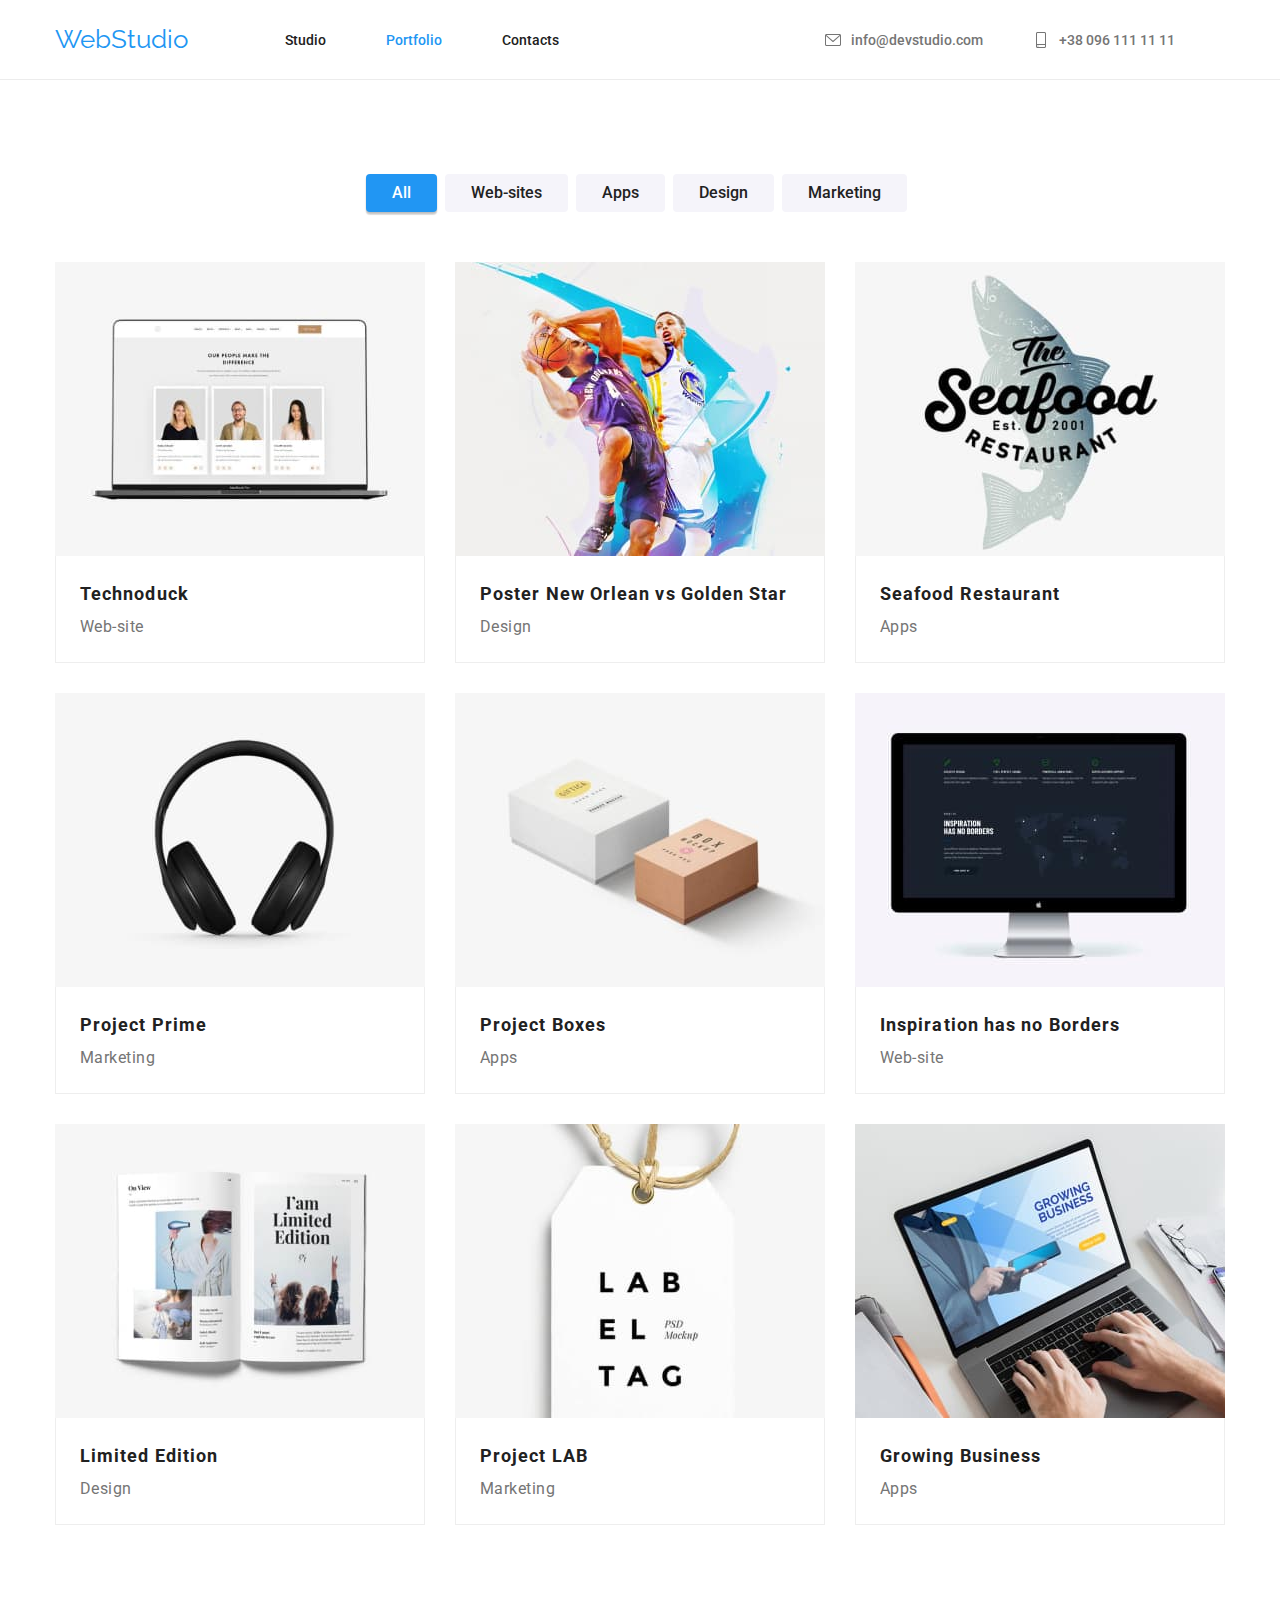
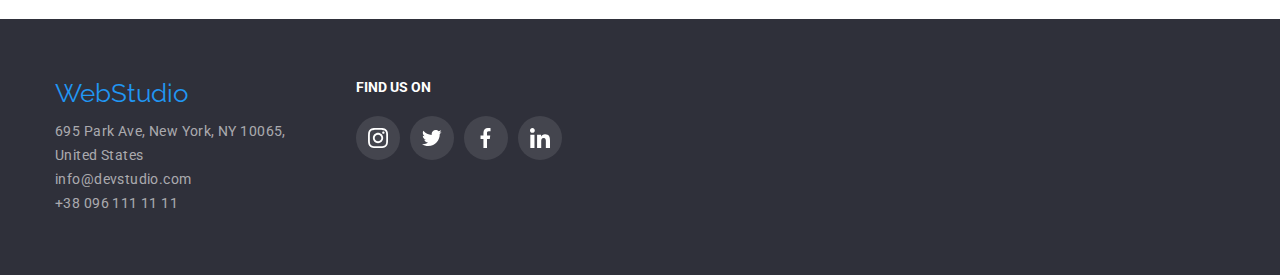
==== portfolio.html @ f1479af4 "HW#4" ====
<!DOCTYPE html>
<html lang="en">
  <head>
    <meta charset="UTF-8" />
    <meta
      name="description"
      content="This is the portfolio page for the website of WebStudio"
    />
    <meta
      name="keywords"
      content="WebStudio, Website, Developers, Create, Solutions, Web solutions, technology, Portfolio"
    />
    <meta name="viewport" content="width=device-width, initial-scale=1.0" />
    <link
      rel="stylesheet"
      href="https://cdnjs.cloudflare.com/ajax/libs/modern-normalize/1.0.0/modern-normalize.min.css"
    />
    <link href="css/style.css" rel="stylesheet" />
    <link rel="preconnect" href="https://fonts.googleapis.com" />
    <link rel="preconnect" href="https://fonts.gstatic.com" crossorigin />
    <link
      href="https://fonts.googleapis.com/css2?family=Raleway:wght@700&family=Roboto:wght@400;500;900&display=swap"
      rel="stylesheet"
    />
    <title>Portfolio - WebStudio</title>
  </head>

  <body>
    <header class="header-line">
      <div class="header container">
        <nav class="navbar">
          <a href="index.html" class="logo link">WebStudio</a>
          <ul class="nav-list list">
            <li class="nav-list-items">
              <a href="index.html" class="nav-items link">Studio</a>
            </li>
            <li class="nav-list-items">
              <a href="portfolio.html" class="nav-items current-link link">Portfolio</a>
            </li>
            <li class="nav-list-items">
              <a href="#" class="nav-items link">Contacts</a>
            </li>
          </ul>
        </nav>
        <ul class="navbar-contacts list">
          <li class="navbar-contacts-items">
            <a
              href="mailto:info@devstudio.com"
              class="contact-information link"
            >
              <svg class="svg-nav-styling" width="16" height="16">
                <use href="./images/icons.svg#icon-envelope"></use>
              </svg>
              info@devstudio.com
            </a>
          </li>
          <li class="navbar-contacts-items">
            <a href="tel:+380961111111" class="contact-information link">
              <svg class="svg-nav-styling" width="16" height="16">
                <use href="./images/icons.svg#icon-smartphone"></use>
              </svg>
              +38 096 111 11 11</a
            >
          </li>
        </ul>
      </div>
    </header>
    <main>
      <section class="section">
        <div class="container">
          <ul class="filter-menu list">
            <li class="filter-menu-items">
              <button type="button" class="filter-current filter-menu-buttons">
                All
              </button>
            </li>
            <li class="filter-menu-items">
              <button type="button" class="filter-menu-buttons">
                Web-sites
              </button>
            </li>
            <li class="filter-menu-items">
              <button type="button" class="filter-menu-buttons">Apps</button>
            </li>
            <li class="filter-menu-items">
              <button type="button" class="filter-menu-buttons">Design</button>
            </li>
            <li class="filter-menu-items">
              <button type="button" class="filter-menu-buttons">
                Marketing
              </button>
            </li>
          </ul>

          <ul class="portfolio-showcase-pictures list">
            <li class="project-card">
              <a href="#" class="project-card-link link">
              <img
                src="./images/portfolio-images/imgportfolio-technoduck.jpg"
                width="370"
                height="294"
                alt="An image of a laptop with a website open on it"
              />
              <div class="project-wrapper">
                <h3 class="project-wrapper-title">Technoduck</h3>
                <p class="project-wrapper-text">Web-site</p>
              </div>
              </a>
            </li>
            <li class="project-card">
              <a href="#" class="project-card-link link">
              <img
                src="./images/portfolio-images/imgportfolio-neworleans-golden-star.jpg"
                width="370"
                height="294"
                alt="An image of Steph Curry blocking Herbet Jone's shot"
              />
              <div class="project-wrapper">
                <h3 class="project-wrapper-title">
                  Poster New Orlean vs Golden Star
                </h3>
                <p class="project-wrapper-text">Design</p>
              </div>
              </a>
            </li>
            <li class="project-card">
              <a href="#" class="project-card-link link">
              <img
                src="./images/portfolio-images/imgportfolio-seafood.jpg"
                width="370"
                height="294"
                alt="An image of a poster for a seafood restaurant with a Shark on it"
              />
              <div class="project-wrapper">
                <h3 class="project-wrapper-title">Seafood Restaurant</h3>
                <p class="project-wrapper-text">Apps</p>
              </div>
              </a>
            </li>
            <li class="project-card">
              <a href="#" class="project-card-link link">
              <img
                src="./images/portfolio-images/imgporfolio-prime.jpg"
                width="370"
                height="294"
                alt="An image of a black pair of headphones with a white background"
              />
              <div class="project-wrapper">
                <h3 class="project-wrapper-title">Project Prime</h3>
                <p class="project-wrapper-text">Marketing</p>
              </div>
              </a>
            </li>
            <li class="project-card">
              <a href="#" class="project-card-link link">
              <img
                src="./images/portfolio-images/imgportfolio-project-boxes.jpg"
                width="370"
                height="294"
                alt="A picture of a white box and a redish/pink box"
              />
              <div class="project-wrapper">
                <h3 class="project-wrapper-title">Project Boxes</h3>
                <p class="project-wrapper-text">Apps</p>
              </div>
              </a>
            </li>
            <li class="project-card">
              <a href="#" class="project-card-link link">
              <img
                src="./images/portfolio-images/imgportfolio-inspiration-has-no-border.jpg"
                width="370"
                height="294"
                alt="Picture of Computer screen"
              />
              <div class="project-wrapper">
                <h3 class="project-wrapper-title">
                  Inspiration has no Borders
                </h3>
                <p class="project-wrapper-text">Web-site</p>
              </div>
              </a>
            </li>
            <li class="project-card">
              <a href="#" class="project-card-link link">
              <img
                src="./images/portfolio-images/imgporfolio-limited-edition.jpg"
                width="370"
                height="294"
                alt="Picture of a book with the words limited edition printed on it"
              />
              <div class="project-wrapper">
                <h3 class="project-wrapper-title">Limited Edition</h3>
                <p class="project-wrapper-text">Design</p>
              </div>
              </a>
            </li>
            <li class="project-card">
              <a href="#" class="project-card-link link">
              <img
                src="./images/portfolio-images/imgportfolio-project-lab.jpg"
                width="370"
                height="294"
                alt="Picture of A Label with the words Label Tag written on it"
              />
              <div class="project-wrapper">
                <h3 class="project-wrapper-title">Project LAB</h3>
                <p class="project-wrapper-text">Marketing</p>
              </div>
              </a>
            </li>
            <li class="project-card">
              <a href="#" class="project-card-link link">
              <img
                src="./images/portfolio-images/imgportfolio-growing-buisness.jpg"
                width="370"
                height="294"
                alt="A picture of someone working on a laptop"
              />
              <div class="project-wrapper">
                <h3 class="project-wrapper-title">Growing Business</h3>
                <p class="project-wrapper-text">Apps</p>
              </div>
              </a>
            </li>
          </ul>
        </div>
      </section>
    </main>
  <footer class="footer-style">
    <div class="container footer-content-dividing">
      <div class="footer-contact-info">
      <a href="index.html" class="logo link footer-logo">WebStudio</a>
      <address>
        <ul class="list">
          <li class="address-bar-items">
            <a href="#" class="link"
              >695 Park Ave, New York, NY 10065,<br />
              United States</a
            >
          </li>
          <li class="address-bar-items">
            <a href="mailto:info@devstudio.com" class="link"
              >info@devstudio.com</a
            >
          </li>
          <li class="address-bar-items">
            <a href="tel:+380961111111" class="link">+38 096 111 11 11</a>
          </li>
        </ul>
        </div>
        <div>
          <p class="social-media-footer-title">FIND US ON</p>
          <ul class="social-media-footer list">
              <li class="social-media-icon footer-social-media">
                <a href="#" class="footer-social-media-links link">
                  <svg width="20" height="20" class="social-media-icon-svg">
                    <use href="images/icons.svg#icon-instagram"></use>
                  </svg>
                </a>
              </li>
              <li class="social-media-icon footer-social-media">
                <a href="#" class="footer-social-media-links link">
                  <svg width="20" height="20" class="social-media-icon-svg">
                    <use href="images/icons.svg#icon-twitter"></use>
                  </svg>
                </a>
              </li>
              <li class="social-media-icon footer-social-media">
                <a href="#" class="footer-social-media-links link">
                  <svg width="20" height="20" class="social-media-icon-svg">
                    <use href="images/icons.svg#icon-facebook"></use>
                  </svg>
                </a>
              </li>
              <li class="social-media-icon footer-social-media">
                <a href="#" class="footer-social-media-links link">
                  <svg width="20" height="20" class="social-media-icon-svg">
                    <use href="images/icons.svg#icon-linkedin"></use>
                  </svg>
                </a>
              </li>
            </ul>
          </li>
          </ul>
        </div>
      </address>
    </div>
  </footer>                        
  </body>
</html>
---- css/style.css ----
:root {
  --blue: #2196f3;
  --black: #212121;
  --grey: #757575;
  --white: #ffffff;
  --dark-blue: #2f303a;
  --off-white: #f5f4fa;
  --card-border-white: #eeeeee;
  --border-bottom-grey: #ececec;
  --white-60percent: rgba(255, 255, 255, 0.6);
  --white-10percent: rgba(255, 255, 255, 0.1);
  --button-hover-blue: #188ce8;
  --social-grey: #afb1bb;
}

body {
  font-family: "Roboto", sans-serif;
  margin: 0 auto;
}

h1,
h2,
h3,
h4,
h5,
h6,
p {
  margin: 0;
}
html {
  box-sizing: border-box;
}
*,
*::after,
*::before {
  box-sizing: inherit;
}
img {
  display: block;
  max-width: 100%;
  height: auto;
}
address {
  font-style: normal;
}
.link {
  text-decoration: none;
  color: inherit;
}
.list {
  list-style: none;
  padding: 0;
  margin: 0;
}

.container {
  width: 1200px;
  margin: 0 auto;
  padding: 0 15px;
}

.header {
  display: flex;
  justify-content: space-between;
  align-items: center;
}

.header-line {
  border-bottom: 1px solid var(--border-bottom-grey);
}

.navbar {
  display: flex;
  justify-content: space-between;
  align-items: center;
}

a.current-link {
  color: var(--blue);
}

.nav-list {
  display: flex;
  justify-content: space-between;
  align-items: center;
  margin-left: 97px;
}

.nav-list-items {
  margin-right: 60px;
}

.logo {
  font-family: "Raleway", sans-serif;
  font-size: 26px;
  color: var(--blue);
}

.navbar-contacts {
  display: flex;
}

.navbar-contacts-items {
  margin-right: 50px;
}

.nav-items {
  color: var(--black);
  font-size: 14px;
  font-weight: 500;
  transition-duration: 0.5s;
  display: block;
  padding: 32px 0 31px 0;
}

.contact-information {
  fill: var(--grey);
  color: var(--grey);
  font-size: 14px;
  font-weight: 500;
  transition-duration: 0.5s;
  display: flex;
  align-items: center;
  padding: 32px 0 31px 0;
}

.svg-nav-styling {
  fill: currentColor;
  margin-right: 10px;
}

.nav-items:hover,
.nav-items:focus,
.contact-information:hover,
.contact-information:focus {
  color: var(--blue);
}

.main-section-overlay {
  background-color: rgba(47, 48, 58, 0.4);
  overflow: hidden;
  height: 100%;
  z-index: -1;
  position: absolute;
  width: 100%;
  top: 0;
}

.main-section {
  position: relative;
  width: 100%;
  padding: 200px 0;
  background-color: var(--dark-blue);
  text-align: center; /** Centering The Button not sure if correct **/
  background: url(../images/Img.png) 0 0 no-repeat;
  overflow: hidden;
  z-index: 2;
}

.main-banner {
  color: var(--white);
  font-size: 44px;
  letter-spacing: 0.06em;
  font-weight: 900;
  margin-bottom: 30px;
}

.main-section button {
  color: var(--white);
  background-color: var(--blue);
  border-radius: 4px;
  border-style: none;
  padding: 10px 20px;
  line-height: 30px;
  font-weight: 700;
  font-size: 16px;
  cursor: pointer;
  transition: 200ms;
}

.main-section button:hover,
.main-section button:focus {
  background-color: var(--button-hover-blue);
}

.section {
  padding: 94px 0;
}

.section-no-top-padding {
  padding-top: 0px;
}

.section-team {
  background-color: var(--off-white);
}

.benefits {
  display: flex;
}

.benefits-icon {
  padding: 25px 0;
  height: 120px;
  display: flex;
  align-items: center;
  justify-content: center;
  background-color: var(--off-white);
  border-radius: 4px;
  margin-bottom: 30px;
  text-align: center;
}

li.benefits-item:not(:last-child) {
  margin-right: 30px;
}

.benefits-item {
  flex-basis: calc((100%-120px) / 3);
}

.benefits-title {
  color: var(--black);
  font-size: 14px;
  font-weight: 700;
  line-height: 24px;
  letter-spacing: 0.03em;
}

.benefits-description {
  color: var(--grey);
  font-size: 14px;
  font-weight: 400;
  line-height: 24px;
  letter-spacing: 0.03em;
}

.what-we-do {
  display: flex;
  flex-direction: column;
}

.what-we-do-title {
  font-weight: 700;
  font-size: 36px;
  text-align: center;
  color: var(--black);
  margin-bottom: 50px;
}

.images-section {
  display: flex;
  align-items: center;
}

.images-section li:not(:last-child) {
  margin-right: 30px;
}

.team-member-image {
  width: 100%;
  background-color: var(--off-white);
  padding-bottom: 94px;
}

.our-team-header {
  color: var(--black);
  margin-bottom: 50px;
  font-weight: 700;
  font-size: 36px;
  text-align: center;
}

.member-card {
  background-color: var(--white);
  box-shadow: 0px 1px 3px rgba(0, 0, 0, 0.12), 0px 1px 1px rgba(0, 0, 0, 0.14),
    0px 2px 1px rgba(0, 0, 0, 0.2);
  border-radius: 0px 0px 4px 4px;
  text-align: center;
  padding-bottom: 30px;
}

li.member-card:not(:last-child) {
  margin-right: 30px;
}

.member-card-images {
  margin-bottom: 30px;
}

.member-name {
  font-weight: 500;
  color: var(--black);
  font-size: 16px;
  line-height: 19px;
  margin-bottom: 10px;
}

.member-role {
  color: var(--grey);
  font-weight: 400;
  font-size: 16px;
  line-height: 19px;
}

.social-media-links {
  color: var(--social-grey);
  display: flex;
  align-items: center;
  justify-content: center;
  cursor: pointer;
  transition-duration: 200ms;
  border-radius: 50%;
  width: 44px;
  height: 44px;
}

.social-media-links:hover,
.social-media-links:focus,
.footer-social-media-links:hover,
.footer-social-media-links:focus {
  color: white;
  background-color: var(--blue);
}

li.social-media-icon:not(:last-child) {
  margin-right: 10px;
}

.social-media-icon-svg {
  fill: currentColor;
}

.social-media-buttons {
  margin-top: 16px;
  display: flex;
  justify-content: center;
}

.our-team-cards {
  display: flex;
  justify-content: center;
}
.regular-customer-container {
  height: 92px;
  width: 170px;
  display: flex;
  align-items: center;
  justify-content: center;
}
.regular-customers-header {
  text-align: center;
  font-weight: 700;
  font-size: 36px;
  letter-spacing: 3%;
  line-height: 42.19px;
  margin-bottom: 50px;
}

.regular-customers-list {
  display: flex;
  justify-content: center;
}

.regular-customer {
  border: 1px solid var(--social-grey);
  border-radius: 4px;
  color: var(--social-grey);
  fill: var(--social-grey);
  cursor: pointer;
  transition-duration: 500ms;
}

.regular-customer:hover {
  border-color: var(--blue);
  fill: var(--blue);
}

li.regular-customer:not(:last-child) {
  margin-right: 30px;
}

.social-media-footer {
  display: flex;
}
.social-media-footer-title {
  font-weight: 700;
  font-size: 14px;
  color: white;
  line-height: 16.41px;
  letter-spacing: 3%;
  margin-bottom: 20px;
}

.footer-content-dividing {
  display: flex;
}

.footer-contact-info {
  margin-right: 70px;
}
.footer-style {
  background-color: var(--dark-blue);
  padding: 60px 0;
}
.footer-social-media-links {
  display: flex;
  align-items: center;
  justify-content: center;
  cursor: pointer;
  transition-duration: 200ms;
  border-radius: 50%;
  width: 44px;
  height: 44px;
  color: white;
  background-color: var(--white-10percent);
  border-radius: 50%;
}
.footer-logo {
  margin-bottom: 10px;
  display: block;
}

.address-column ul {
  margin: 0;
  padding: 0;
}

.address-bar-items > a:hover,
.address-bar-items > a:focus {
  color: var(--white);
}

.address-bar-items > a {
  color: var(--white-60percent);
  font-size: 14px;
  line-height: 24px;
  letter-spacing: 0.03em;
  transition-duration: 0.5s;
}

.filter-menu {
  display: flex;
  flex-direction: row;
  justify-content: center;
  margin-bottom: 50px;
}

.filter-menu-items {
  margin-right: 8px;
}

.filter-menu-buttons {
  cursor: pointer;
  padding: 6px 26px;
  color: var(--black);
  background-color: var(--off-white);
  border-radius: 4px;
  border-style: hidden;
  transition: 200ms;
  font-weight: 500;
  font-size: 16px;
  line-height: 26px;
  font-family: "Roboto", sans-serif;
}
li > .filter-current {
  color: var(--white);
  background-color: var(--blue);
  box-shadow: 0px 3px 1px rgba(0, 0, 0, 0.1), 0px 1px 2px rgba(0, 0, 0, 0.08),
    0px 2px 2px rgba(0, 0, 0, 0.12);
}
.filter-menu-buttons:hover,
.filter-menu-buttons:focus {
  color: var(--white);
  background-color: var(--blue);
  box-shadow: 0px 3px 1px rgba(0, 0, 0, 0.1), 0px 1px 2px rgba(0, 0, 0, 0.08),
    0px 2px 2px rgba(0, 0, 0, 0.12);
}

.portfolio-showcase-pictures {
  display: flex;
  flex-direction: row;
  flex-wrap: wrap;
  margin-top: -30px;
  margin-left: -30px;
}

.project-card {
  cursor: pointer;
  transition-duration: 500ms;
}

.project-card-link {
  display: block;
}
.project-card-link:hover,
.project-card-link:focus {
  box-shadow: 1px 4px 6px 0px #00000029, 0px 4px 4px 0px #0000000f,
    0px 1px 1px 0px #0000001f;
}

.portfolio-showcase-pictures li {
  margin-top: 30px;
  margin-left: 30px;
}

.project-wrapper-title {
  font-weight: 700;
  font-size: 18px;
  line-height: 36px;
  letter-spacing: 0.06em;
  color: var(--black);
}

.project-wrapper-text {
  font-weight: 400;
  font-size: 16px;
  line-height: 30px;
  letter-spacing: 0.03em;
  color: var(--grey);
}

.project-wrapper {
  padding: 20px 24px;
  border: 1px solid var(--card-border-white);
  border-top: none;
}
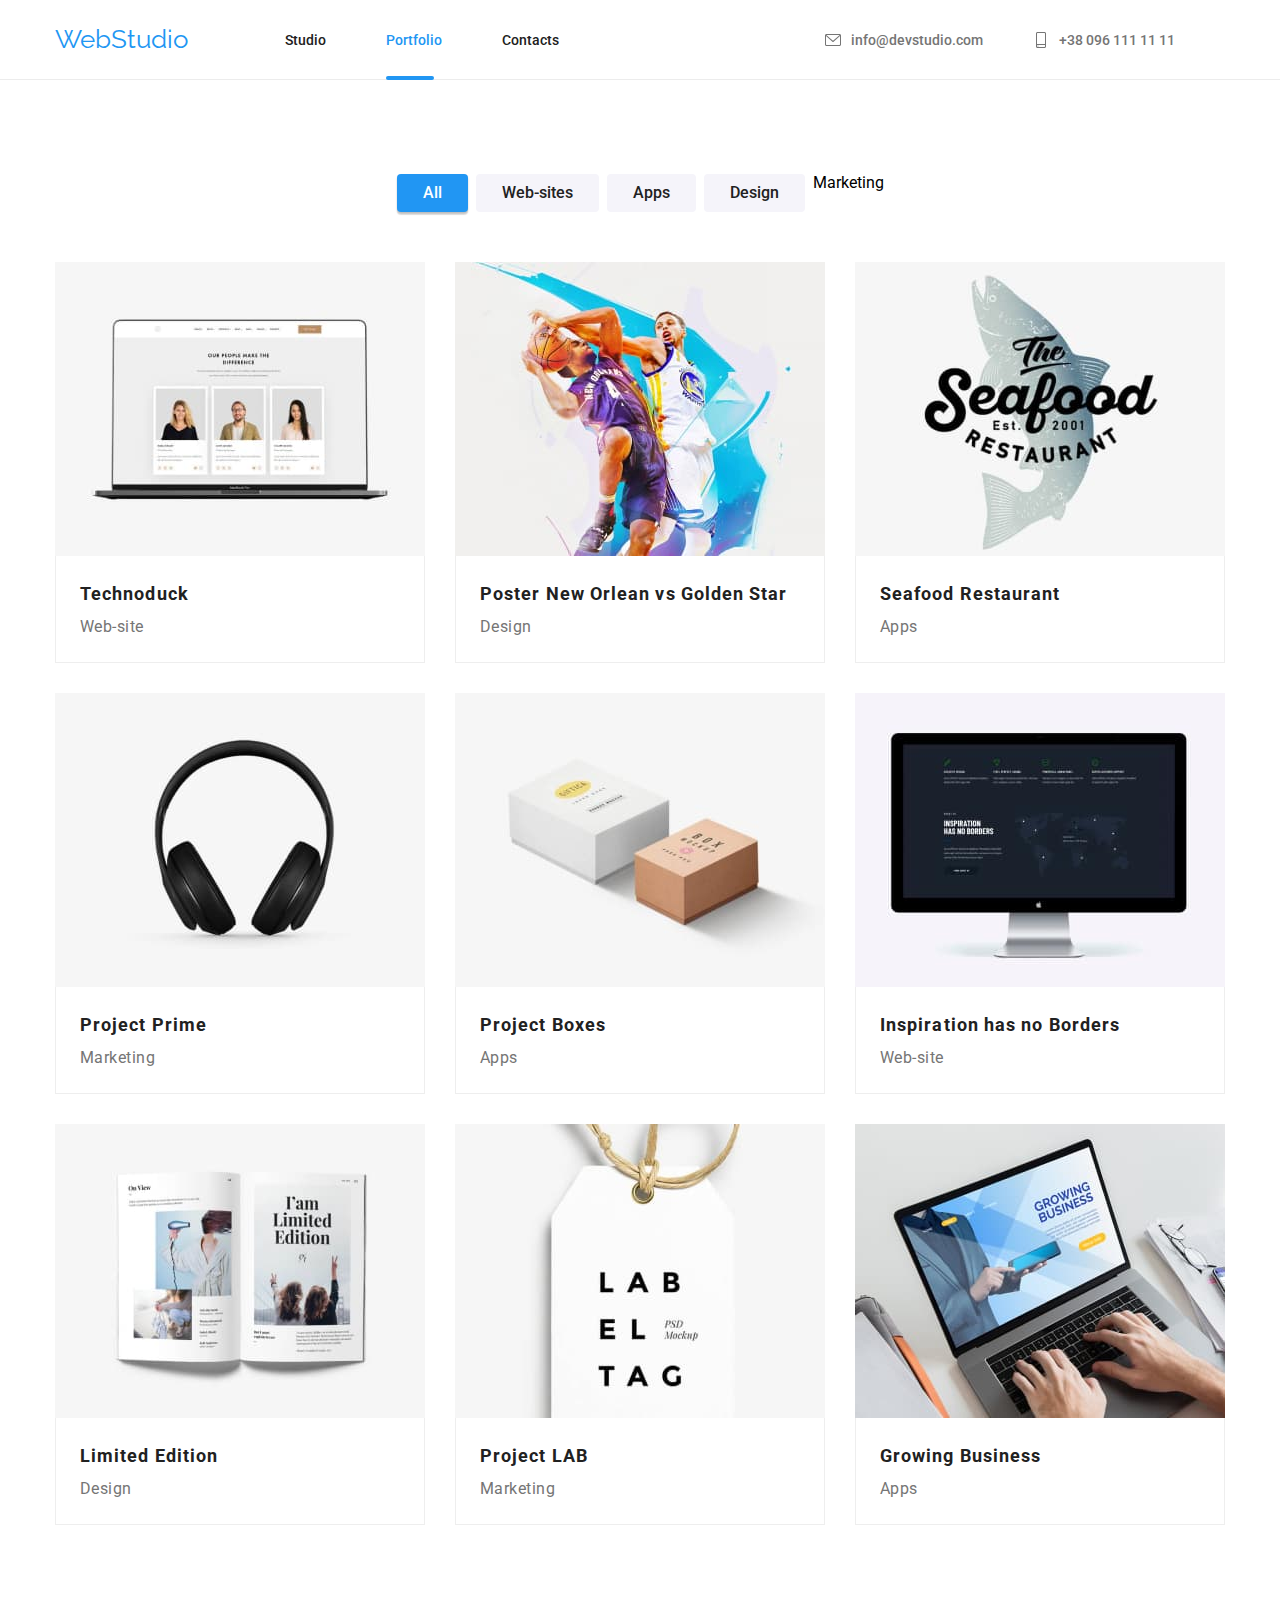
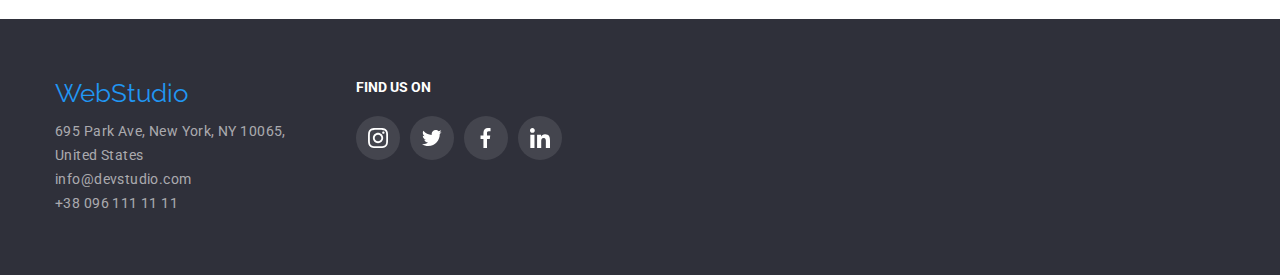
==== commit d684a06e: "HW#5" ====
--- a/portfolio.html
+++ b/portfolio.html
@@ -85,8 +85,6 @@
             <li class="filter-menu-items">
               <button type="button" class="filter-menu-buttons">Design</button>
             </li>
-            <li class="filter-menu-items">
-              <button type="button" class="filter-menu-buttons">
                 Marketing
               </button>
             </li>
@@ -95,6 +93,11 @@
           <ul class="portfolio-showcase-pictures list">
             <li class="project-card">
               <a href="#" class="project-card-link link">
+                <div class="overlay">
+                  <div class="info-overlay">
+                    Technoduck is a state-of-the-art coronavirus distribution platform. Companies use this platform for digital espionage and attacks on competitors' secure servers.
+                  </div>
+                </div>
               <img
                 src="./images/portfolio-images/imgportfolio-technoduck.jpg"
                 width="370"
@@ -109,6 +112,11 @@
             </li>
             <li class="project-card">
               <a href="#" class="project-card-link link">
+                <div class="overlay">
+                  <div class="info-overlay">
+                    Lorem ipsum dolor, sit amet consectetur adipisicing elit. Rerum dolorem suscipit itaque facilis expedita quis doloribus tenetur ipsam nostrum quod!
+                  </div>
+                </div>
               <img
                 src="./images/portfolio-images/imgportfolio-neworleans-golden-star.jpg"
                 width="370"
@@ -125,6 +133,11 @@
             </li>
             <li class="project-card">
               <a href="#" class="project-card-link link">
+                <div class="overlay">
+                  <div class="info-overlay">
+                    Lorem ipsum dolor, sit amet consectetur adipisicing elit. Rerum dolorem suscipit itaque facilis expedita quis doloribus tenetur ipsam nostrum quod!
+                  </div>
+                </div>
               <img
                 src="./images/portfolio-images/imgportfolio-seafood.jpg"
                 width="370"
@@ -139,6 +152,11 @@
             </li>
             <li class="project-card">
               <a href="#" class="project-card-link link">
+                <div class="overlay">
+                  <div class="info-overlay">
+                    Lorem ipsum dolor, sit amet consectetur adipisicing elit. Rerum dolorem suscipit itaque facilis expedita quis doloribus tenetur ipsam nostrum quod!
+                  </div>
+                </div>
               <img
                 src="./images/portfolio-images/imgporfolio-prime.jpg"
                 width="370"
@@ -153,6 +171,11 @@
             </li>
             <li class="project-card">
               <a href="#" class="project-card-link link">
+                <div class="overlay">
+                  <div class="info-overlay">
+                    Lorem ipsum dolor, sit amet consectetur adipisicing elit. Rerum dolorem suscipit itaque facilis expedita quis doloribus tenetur ipsam nostrum quod!
+                  </div>
+                </div>
               <img
                 src="./images/portfolio-images/imgportfolio-project-boxes.jpg"
                 width="370"
@@ -167,6 +190,11 @@
             </li>
             <li class="project-card">
               <a href="#" class="project-card-link link">
+                <div class="overlay">
+                  <div class="info-overlay">
+                    Lorem ipsum dolor, sit amet consectetur adipisicing elit. Rerum dolorem suscipit itaque facilis expedita quis doloribus tenetur ipsam nostrum quod!
+                  </div>
+                </div>
               <img
                 src="./images/portfolio-images/imgportfolio-inspiration-has-no-border.jpg"
                 width="370"
@@ -183,6 +211,11 @@
             </li>
             <li class="project-card">
               <a href="#" class="project-card-link link">
+                <div class="overlay">
+                  <div class="info-overlay">
+                    Lorem ipsum dolor, sit amet consectetur adipisicing elit. Rerum dolorem suscipit itaque facilis expedita quis doloribus tenetur ipsam nostrum quod!
+                  </div>
+                </div>
               <img
                 src="./images/portfolio-images/imgporfolio-limited-edition.jpg"
                 width="370"
@@ -197,6 +230,11 @@
             </li>
             <li class="project-card">
               <a href="#" class="project-card-link link">
+                <div class="overlay">
+                  <div class="info-overlay">
+                    Lorem ipsum dolor, sit amet consectetur adipisicing elit. Rerum dolorem suscipit itaque facilis expedita quis doloribus tenetur ipsam nostrum quod!
+                  </div>
+                </div>
               <img
                 src="./images/portfolio-images/imgportfolio-project-lab.jpg"
                 width="370"
@@ -211,6 +249,11 @@
             </li>
             <li class="project-card">
               <a href="#" class="project-card-link link">
+                <div class="overlay">
+                  <div class="info-overlay">
+                    Lorem ipsum dolor, sit amet consectetur adipisicing elit. Rerum dolorem suscipit itaque facilis expedita quis doloribus tenetur ipsam nostrum quod!
+                  </div>
+                </div>
               <img
                 src="./images/portfolio-images/imgportfolio-growing-buisness.jpg"
                 width="370"
--- a/css/style.css
+++ b/css/style.css
@@ -11,11 +11,62 @@
   --white-10percent: rgba(255, 255, 255, 0.1);
   --button-hover-blue: #188ce8;
   --social-grey: #afb1bb;
+  --dark-blue-80percent: rgba(47, 48, 58, 0.8);
+  --backdrop-color: rgba(0, 0, 0, 0.2);
 }
 
 body {
   font-family: "Roboto", sans-serif;
   margin: 0 auto;
+}
+
+.backdrop {
+  position: fixed;
+  width: 100vw;
+  height: 100vh;
+  background-color: var(--backdrop-color);
+  z-index: 10;
+  transition: 250ms;
+  transition-timing-function: cubic-bezier(0.4, 0, 0.2, 1);
+}
+
+.modal {
+  display: block;
+  width: 528px;
+  height: 581px;
+  position: fixed;
+  top: 50%;
+  left: 50%;
+  background-color: white;
+  border-radius: 4px;
+  box-shadow: 0px 2px 1px 0px #00000033, 0px 1px 1px 0px #00000024,
+    0px 1px 3px 0px #0000001f;
+  transform: translate(-50%, -50%);
+  z-index: 50;
+  transition: 250ms;
+  transition-timing-function: cubic-bezier(0.4, 0, 0.2, 1);
+}
+
+.close {
+  border-radius: 50%;
+  width: 30px;
+  height: 30px;
+  position: absolute;
+  top: 8px;
+  right: 8px;
+  cursor: pointer;
+  display: flex;
+  justify-content: center;
+  align-items: center;
+  border: 1px solid var(--backdrop-color);
+}
+
+.is-hidden {
+  display: hidden;
+  opacity: 0;
+  transition: 250ms;
+  transition-timing-function: cubic-bezier(0.4, 0, 0.2, 1);
+  z-index: -50;
 }
 
 h1,
@@ -76,7 +127,19 @@
 }
 
 a.current-link {
+  position: relative;
   color: var(--blue);
+}
+
+a.current-link::after {
+  position: absolute;
+  content: "";
+  width: 48px;
+  border-radius: 2px;
+  background: var(--blue);
+  height: 4px;
+  left: 0px;
+  bottom: -1px;
 }
 
 .nav-list {
@@ -108,7 +171,9 @@
   color: var(--black);
   font-size: 14px;
   font-weight: 500;
-  transition-duration: 0.5s;
+  transition-duration: 250ms;
+  transition-property: color;
+  transition-timing-function: cubic-bezier(0.4, 0, 0.2, 1);
   display: block;
   padding: 32px 0 31px 0;
 }
@@ -118,7 +183,9 @@
   color: var(--grey);
   font-size: 14px;
   font-weight: 500;
-  transition-duration: 0.5s;
+  transition-duration: 250ms;
+  transition-property: color;
+  transition-timing-function: cubic-bezier(0.4, 0, 0.2, 1);
   display: flex;
   align-items: center;
   padding: 32px 0 31px 0;
@@ -175,7 +242,9 @@
   font-weight: 700;
   font-size: 16px;
   cursor: pointer;
-  transition: 200ms;
+  transition-duration: 250ms;
+  transition-property: background-color;
+  transition-timing-function: cubic-bezier(0.4, 0, 0.2, 1);
 }
 
 .main-section button:hover,
@@ -246,6 +315,26 @@
   text-align: center;
   color: var(--black);
   margin-bottom: 50px;
+}
+
+.what-we-do-image-container {
+  position: relative;
+}
+
+.what-we-do-overlay-text {
+  position: absolute;
+  height: 70px;
+  width: 100%;
+  bottom: 0;
+  background-color: var(--dark-blue-80percent);
+  font-size: 14px;
+  font-weight: 700;
+  line-height: 16px;
+  letter-spacing: 0.03em;
+  color: white;
+  display: flex;
+  align-items: center;
+  justify-content: center;
 }
 
 .images-section {
@@ -309,7 +398,9 @@
   align-items: center;
   justify-content: center;
   cursor: pointer;
-  transition-duration: 200ms;
+  transition-duration: 250ms;
+  transition-property: color, background-color;
+  transition-timing-function: cubic-bezier(0.4, 0, 0.2, 1);
   border-radius: 50%;
   width: 44px;
   height: 44px;
@@ -368,7 +459,9 @@
   color: var(--social-grey);
   fill: var(--social-grey);
   cursor: pointer;
-  transition-duration: 500ms;
+  transition-duration: 250ms;
+  transition-property: fill, border-color;
+  transition-timing-function: cubic-bezier(0.4, 0, 0.2, 1);
 }
 
 .regular-customer:hover {
@@ -408,7 +501,9 @@
   align-items: center;
   justify-content: center;
   cursor: pointer;
-  transition-duration: 200ms;
+  transition-duration: 250ms;
+  transition-property: color, background-color;
+  transition-timing-function: cubic-bezier(0.4, 0, 0.2, 1);
   border-radius: 50%;
   width: 44px;
   height: 44px;
@@ -436,7 +531,10 @@
   font-size: 14px;
   line-height: 24px;
   letter-spacing: 0.03em;
-  transition-duration: 0.5s;
+  transition-duration: 250ms;
+  transition-duration: 250ms;
+  transition-property: color;
+  transition-timing-function: cubic-bezier(0.4, 0, 0.2, 1);
 }
 
 .filter-menu {
@@ -457,7 +555,9 @@
   background-color: var(--off-white);
   border-radius: 4px;
   border-style: hidden;
-  transition: 200ms;
+  transition-duration: 250ms;
+  transition-property: color, box-shadow, background-color;
+  transition-timing-function: cubic-bezier(0.4, 0, 0.2, 1);
   font-weight: 500;
   font-size: 16px;
   line-height: 26px;
@@ -487,16 +587,28 @@
 
 .project-card {
   cursor: pointer;
-  transition-duration: 500ms;
+  position: relative;
 }
 
 .project-card-link {
   display: block;
-}
+  transition-duration: 250ms;
+  transition-property: box-shadow;
+  transition-timing-function: cubic-bezier(0.4, 0, 0.2, 1);
+}
+
 .project-card-link:hover,
 .project-card-link:focus {
   box-shadow: 1px 4px 6px 0px #00000029, 0px 4px 4px 0px #0000000f,
     0px 1px 1px 0px #0000001f;
+}
+
+.project-card-link:focus .overlay {
+  height: 294px;
+}
+
+.project-card-link:hover .overlay {
+  height: 294px;
 }
 
 .portfolio-showcase-pictures li {
@@ -525,3 +637,27 @@
   border: 1px solid var(--card-border-white);
   border-top: none;
 }
+
+.overlay {
+  position: absolute;
+  overflow: hidden;
+  height: 0px;
+  z-index: 1;
+  bottom: 0;
+  transition-duration: 250ms;
+  transition-property: height, z-index;
+  transition-timing-function: cubic-bezier(0.4, 0, 0.2, 1);
+  bottom: 106px;
+}
+
+.info-overlay {
+  width: 100%;
+  height: 294px;
+  padding: 77px 24px;
+  padding-top: 63px;
+  font-weight: 400;
+  font-size: 18px;
+  line-height: 28px;
+  color: white;
+  background-color: rgba(33, 150, 243, 0.9);
+}
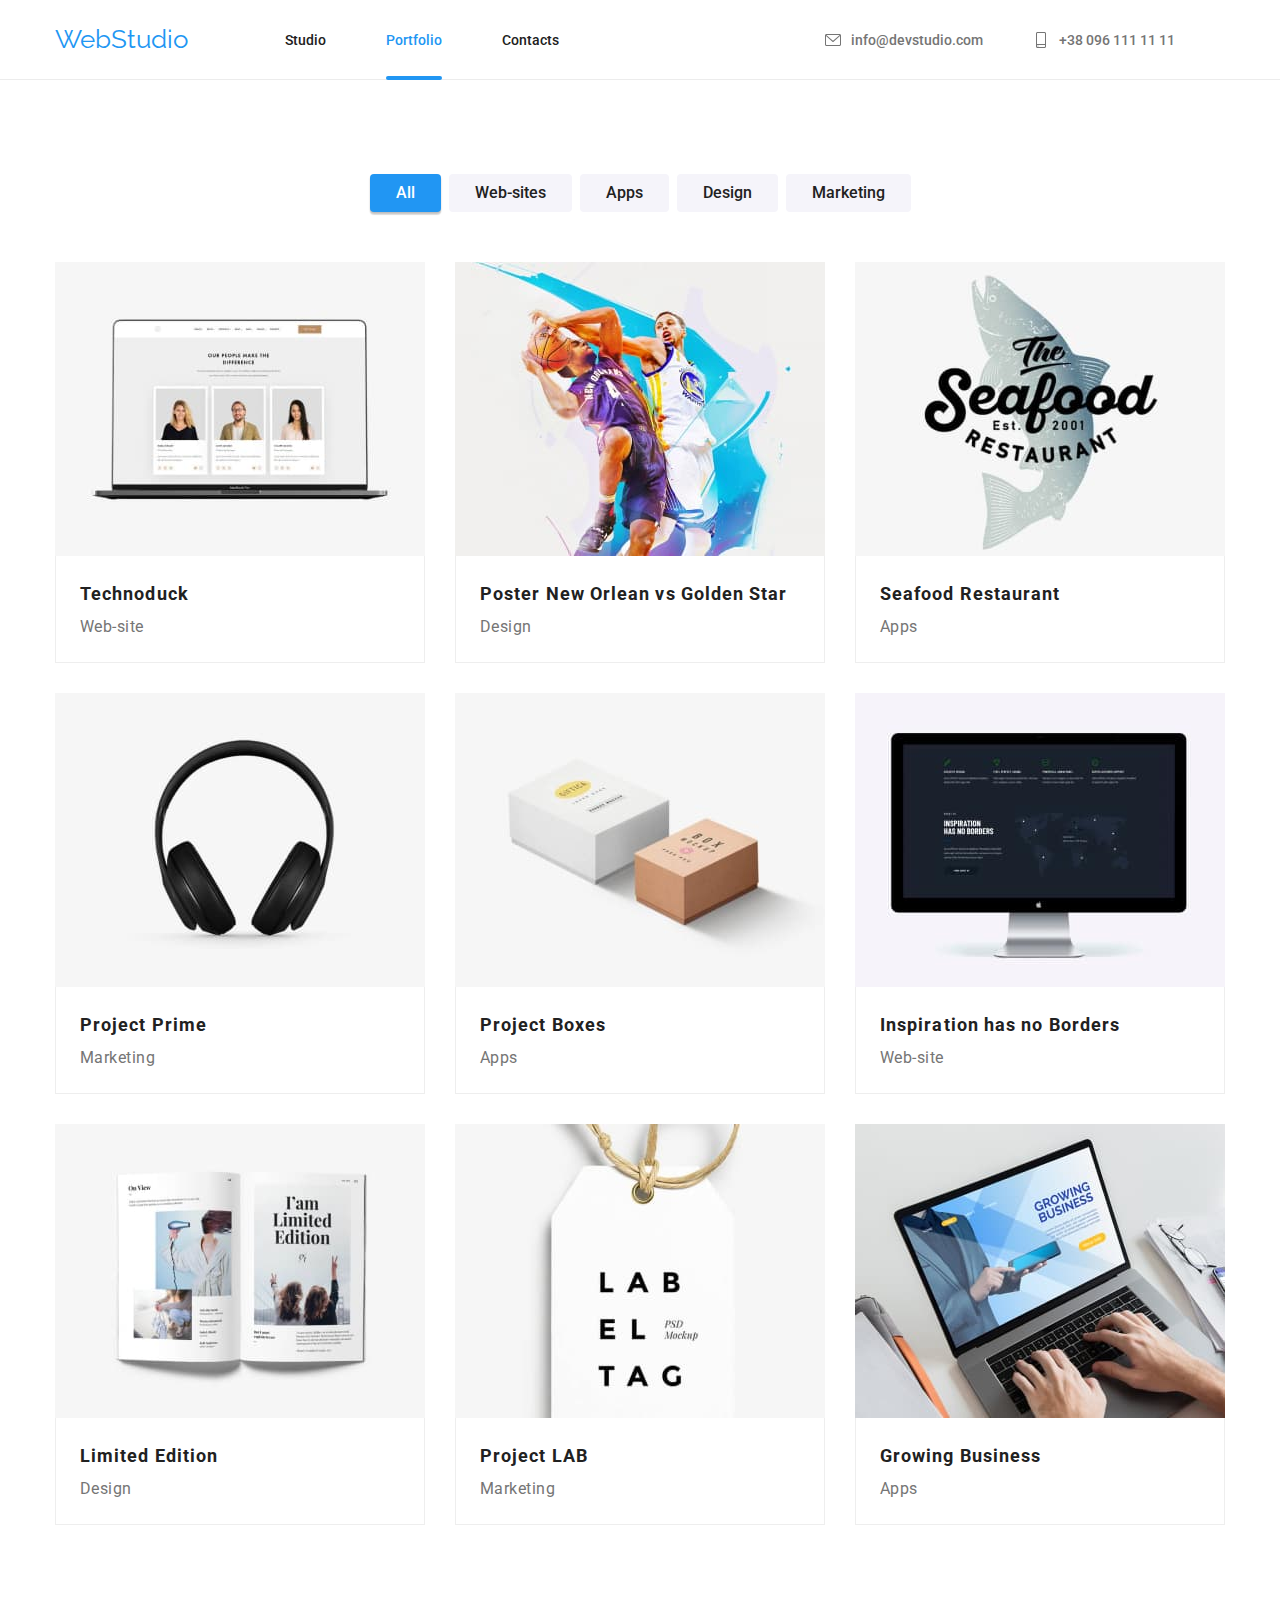
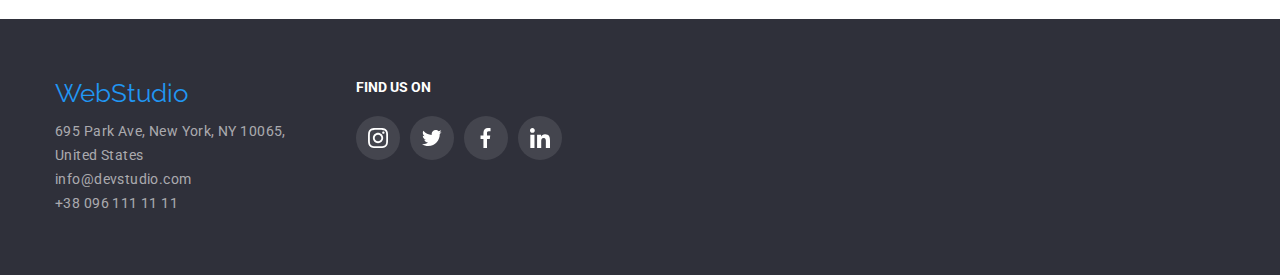
==== commit 6e73d63d: "Homework #5 Correction" ====
--- a/portfolio.html
+++ b/portfolio.html
@@ -84,7 +84,8 @@
             </li>
             <li class="filter-menu-items">
               <button type="button" class="filter-menu-buttons">Design</button>
-            </li>
+            </li class="filter-menu-items">
+              <button type="button" class="filter-menu-buttons">
                 Marketing
               </button>
             </li>
--- a/css/style.css
+++ b/css/style.css
@@ -27,7 +27,10 @@
   background-color: var(--backdrop-color);
   z-index: 10;
   transition: 250ms;
-  transition-timing-function: cubic-bezier(0.4, 0, 0.2, 1);
+  transition-property: opacity, visibility;
+  transition-timing-function: cubic-bezier(0.4, 0, 0.2, 1);
+  visibility: visible;
+  opacity: 100%;
 }
 
 .modal {
@@ -62,11 +65,8 @@
 }
 
 .is-hidden {
-  display: hidden;
+  visibility: hidden;
   opacity: 0;
-  transition: 250ms;
-  transition-timing-function: cubic-bezier(0.4, 0, 0.2, 1);
-  z-index: -50;
 }
 
 h1,
@@ -134,7 +134,7 @@
 a.current-link::after {
   position: absolute;
   content: "";
-  width: 48px;
+  width: 100%;
   border-radius: 2px;
   background: var(--blue);
   height: 4px;
@@ -544,7 +544,7 @@
   margin-bottom: 50px;
 }
 
-.filter-menu-items {
+.filter-menu-items:not(:last-child) {
   margin-right: 8px;
 }
 
